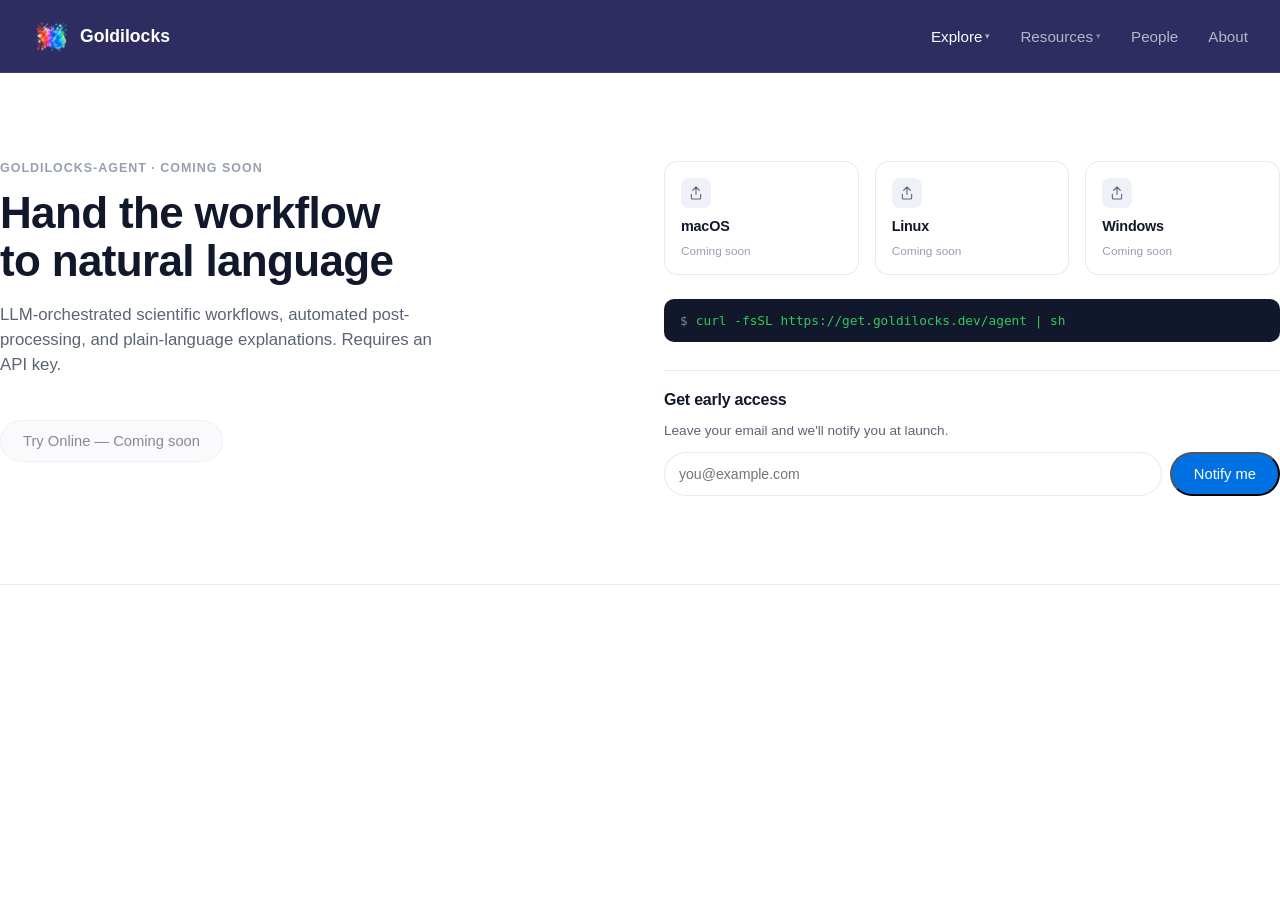
==== public/agent.html @ 96ebb0a3 "Add site favicon and refer to the Goldilocks Agent in the testing notice" ====
<!doctype html>
<html lang="en">
<head>
<meta charset="UTF-8" />
<meta name="viewport" content="width=device-width, initial-scale=1.0" />
<title>Agent — Goldilocks</title>
<link rel="canonical" href="https://goldilocks.ac.uk/agent.html" />
<link rel="icon" type="image/svg+xml" href="favicon.svg" />
<link rel="stylesheet" href="style.css" />
</head>
<body>
<div class="page">
  <nav class="nav">
    <div class="wrap">
      <a href="/" class="brand">
        <img src="assets/logo-splash.png" alt="Goldilocks logo" />
        <span>Goldilocks</span>
      </a>
      <button class="nav-toggle" type="button" aria-label="Toggle menu" aria-expanded="false" data-nav-toggle>
        <span></span><span></span><span></span>
      </button>
      <div class="navlinks" data-nav-panel>
        <div class="nav-item">
          <span class="nav-trigger active" data-nav-item-trigger>Explore <span class="chevron">▾</span></span>
          <div class="dropdown">
            <div class="dropdown-inner">
              <a href="https://stfc.github.io/goldilocks-data/" target="_blank" rel="noopener noreferrer">Data</a>
              <a href="https://stfc.github.io/goldilocks-ml/" target="_blank" rel="noopener noreferrer">ML</a>
              <a href="https://junwen94.github.io/goldilocks-core/" target="_blank" rel="noopener noreferrer">Core</a>
              <a href="https://stfc.github.io/goldilocks-agent/" target="_blank" rel="noopener noreferrer" class="active">Agent</a>
            </div>
          </div>
        </div>

        <div class="nav-item">
          <span class="nav-trigger" data-nav-item-trigger>Resources <span class="chevron">▾</span></span>
          <div class="dropdown">
            <div class="dropdown-inner">
              <a href="https://github.com/stfc/goldilocks-agent/pkgs/container/goldilocks-agent" target="_blank" rel="noopener noreferrer">Install</a>
              <a href="https://stfc.github.io/goldilocks-agent/" target="_blank" rel="noopener noreferrer">Docs</a>
            </div>
          </div>
        </div>

        <a href="#" data-overlay-open="teams-overlay">People</a>
        <a href="#" data-overlay-open="about-overlay">About</a>
      </div>
    </div>
  </nav>

  <section class="sub-hero">
    <div class="wrap sub-hero-inner">
      <div class="sub-left">
        <div class="tag">goldilocks-agent · Coming soon</div>
        <h1>Hand the workflow<br />to natural language</h1>
        <p>LLM-orchestrated scientific workflows, automated post-processing, and plain-language explanations. Requires an API key.</p>
        <a class="btn btn-secondary disabled" href="#">Try Online — Coming soon</a>
      </div>

      <div class="sub-right">
        <div class="download-row">
          <div class="download-item">
            <div class="os-icon" aria-hidden="true">
              <svg viewBox="0 0 24 24" fill="none" stroke="currentColor" stroke-width="1.6"><path d="M12 3v11M7 8l5-5 5 5M5 14v5a2 2 0 0 0 2 2h10a2 2 0 0 0 2-2v-5" stroke-linecap="round" stroke-linejoin="round"/></svg>
            </div>
            <h3>macOS</h3>
            <div class="ver">Coming soon</div>
          </div>
          <div class="download-item">
            <div class="os-icon" aria-hidden="true">
              <svg viewBox="0 0 24 24" fill="none" stroke="currentColor" stroke-width="1.6"><path d="M12 3v11M7 8l5-5 5 5M5 14v5a2 2 0 0 0 2 2h10a2 2 0 0 0 2-2v-5" stroke-linecap="round" stroke-linejoin="round"/></svg>
            </div>
            <h3>Linux</h3>
            <div class="ver">Coming soon</div>
          </div>
          <div class="download-item">
            <div class="os-icon" aria-hidden="true">
              <svg viewBox="0 0 24 24" fill="none" stroke="currentColor" stroke-width="1.6"><path d="M12 3v11M7 8l5-5 5 5M5 14v5a2 2 0 0 0 2 2h10a2 2 0 0 0 2-2v-5" stroke-linecap="round" stroke-linejoin="round"/></svg>
            </div>
            <h3>Windows</h3>
            <div class="ver">Coming soon</div>
          </div>
        </div>

        <div class="install-snippet">
          <span class="prompt">$</span>curl -fsSL https://get.goldilocks.dev/agent | sh
        </div>

        <div class="waitlist">
          <h3>Get early access</h3>
          <p>Leave your email and we'll notify you at launch.</p>
          <form onsubmit="return false;">
            <input type="email" placeholder="you@example.com" />
            <button class="btn btn-primary" type="submit">Notify me</button>
          </form>
        </div>
      </div>
    </div>
  </section>

  <div class="about-overlay" id="about-overlay">
    <div class="about-modal">
      <button class="about-close" type="button" aria-label="Close" data-overlay-close>&times;</button>
      <div class="about-kicker">The Goldilocks Project</div>
      <h2>Overview</h2>
      <p>The Goldilocks project focuses on improving the efficiency and responsible use of computing resources in Density Functional Theory (DFT) calculations. DFT is a crucial method in materials and molecular science, supporting the R&amp;D of functional materials for environmental sustainability.</p>
      <p>DFT-based research consumes a significant amount of resources on supercomputers worldwide, including a substantial portion of the UK's national supercomputing service, ARCHER2. As computing power increases, the environmental impact of DFT-based research grows, making it essential to optimize its efficiency.</p>
      <p>This project aims to provide practical tools and evidence-based best practices for researchers and the compute-resources distribution chain.</p>

      <h3>The Challenge</h3>
      <p>DFT calculations involve numerical approximations that require careful convergence. Inexperienced users may either over-converge, leading to unnecessarily costly calculations, or under-converge, resulting in useless calculations. Both scenarios waste valuable compute resources and electricity. It is estimated that a significant proportion of DFT calculations suffer from such inefficiencies.</p>

      <h3>Solution</h3>
      <p>The Goldilocks project will develop a tool and evidence-based best practices to guide researchers in making the optimal ('Goldilocks') choice of convergence parameters. This will be achieved by:</p>
      <ul>
        <li>Training machine learning (ML) models to predict the convergence parameters for DFT numerical approximations, tailored to the required accuracy in common scientific investigations.</li>
        <li>Creating a tool applicable across all DFT codes commonly used in the UK.</li>
      </ul>

      <h3>Expected Outcomes</h3>
      <ul>
        <li>Significantly increased efficiency and assurance levels in the use of UKRI and EPSRC hardware and software infrastructure.</li>
        <li>Reduction in wasted compute resources, leading to substantial improvements in the environmental sustainability of research infrastructure.</li>
        <li>Quantification and extrapolation of efficiency gains.</li>
        <li>Dissemination of best practices globally.</li>
        <li>Advancement towards ML-based automatic generation of inputs for DFT calculations.</li>
        <li>Automatic a priori calculation of compute resources and carbon footprint.</li>
        <li>Democratization of DFT research.</li>
      </ul>

      <h3>Organisations</h3>
      <p>Lead Research Organisation: STFC — Laboratories<br />Department: Scientific Computing Department</p>
    </div>
  </div>

  <div class="about-overlay" id="teams-overlay">
    <div class="about-modal contact-modal">
      <button class="about-close" type="button" aria-label="Close" data-overlay-close>&times;</button>
      <div class="about-kicker">The Goldilocks Project</div>
      <h2>People</h2>

      <h3>Project Lead</h3>
      <div class="contact-grid">
        <div class="contact-card">
          <img src="assets/team/alin-marin-elena.jpg" alt="Alin-Marin Elena" />
          <h4>Alin-Marin Elena</h4>
          <div class="role">Principal Investigator</div>
        </div>
        <div class="contact-card">
          <img src="assets/team/susmita-basak.jpg" alt="Susmita Basak" />
          <h4>Susmita Basak</h4>
          <div class="role">Co-Investigator</div>
        </div>
      </div>

      <h3>Project Members</h3>
      <div class="contact-grid">
        <div class="contact-card">
          <img src="assets/team/junwen-yin.jpg" alt="Junwen Yin" />
          <h4>Junwen Yin</h4>
          <div class="role">Lead Developer</div>
          <a href="mailto:junwen.yin@stfc.ac.uk">junwen.yin@stfc.ac.uk</a>
        </div>
        <div class="contact-card">
          <img src="assets/team/gilberto-teobaldi.jpg" alt="Gilberto Teobaldi" />
          <h4>Gilberto Teobaldi</h4>
        </div>
        <div class="contact-card">
          <img src="assets/team/jaehoon-cha.jpg" alt="Jaehoon Cha" />
          <h4>Jaehoon Cha</h4>
        </div>
      </div>

      <h3>Former Project Members</h3>
      <div class="contact-grid">
        <div class="contact-card">
          <img src="assets/team/elena-patyukova.jpg" alt="Elena Patyukova" />
          <h4>Elena Patyukova</h4>
        </div>
        <div class="contact-card">
          <img src="assets/team/samuel-pinilla.jpg" alt="Samuel Pinilla" />
          <h4>Samuel Pinilla</h4>
        </div>
        <div class="contact-card">
          <img src="assets/team/willow-sparks.jpg" alt="Willow Sparks" />
          <h4>Willow Sparks</h4>
        </div>
      </div>
    </div>
  </div>
</div>
<script src="script.js"></script>
</body>
</html>
---- public/style.css ----
:root {
  --bg: #ffffff;
  --bg-soft: #f6f7fb;
  --bg-sunken: #eef1f8;
  --text: #12182b;
  --text-dim: #5b6474;
  --text-faint: #97a0af;
  --navy: #2e2d62;
  --navy-soft: #3d3c7a;
  --blue: #0071e3;
  --blue-hover: #0077ed;
  --line: rgba(18, 24, 43, 0.09);
  --amber: #b45309;
  --amber-bg: #fef3e2;
  --icon-data: #e34321;
  --icon-ml: #b02090;
  --icon-core: #1e5df8;
  --icon-agent: #0f9488;
  --radius-lg: 20px;
  --radius-md: 14px;
  --radius-sm: 10px;
  font-size: 16px;
}

* { box-sizing: border-box; }

html, body {
  margin: 0;
  padding: 0;
  overflow-x: hidden;
  background: var(--bg);
  color: var(--text);
  font-family: -apple-system, BlinkMacSystemFont, "SF Pro Display", "Inter", "Segoe UI", sans-serif;
  -webkit-font-smoothing: antialiased;
}

h1, h2, h3 {
  letter-spacing: -0.015em;
  margin: 0;
  font-weight: 600;
}

a { color: inherit; text-decoration: none; }

.page {
  min-height: 100vh;
  display: flex;
  flex-direction: column;
}

.wrap {
  width: 100%;
  max-width: 1320px;
  margin: 0 auto;
  padding: 0 24px;
}

/* ---------- nav ---------- */
.nav {
  flex: 0 0 auto;
  position: sticky;
  top: 0;
  z-index: 40;
  background: var(--navy);
  border-bottom: 1px solid rgba(255, 255, 255, 0.08);
}

.nav .wrap {
  display: flex;
  align-items: center;
  justify-content: space-between;
  height: 72px;
  max-width: none;
  padding: 0 32px;
}

.brand {
  display: flex;
  align-items: center;
  gap: 10px;
  font-weight: 600;
  font-size: 1.1rem;
  color: #ffffff;
}

.brand img {
  width: 38px;
  height: 38px;
  border-radius: 9px;
  object-fit: cover;
}

.nav-toggle {
  display: none;
  flex-direction: column;
  justify-content: center;
  gap: 5px;
  width: 40px;
  height: 40px;
  padding: 0;
  border: none;
  border-radius: 8px;
  background: transparent;
  cursor: pointer;
}

.nav-toggle span {
  display: block;
  width: 20px;
  height: 2px;
  margin: 0 auto;
  background: #ffffff;
  border-radius: 2px;
  transition: transform .2s ease, opacity .2s ease;
}

.nav-toggle:hover { background: rgba(255, 255, 255, 0.08); }

.nav-toggle.open span:nth-child(1) { transform: translateY(7px) rotate(45deg); }
.nav-toggle.open span:nth-child(2) { opacity: 0; }
.nav-toggle.open span:nth-child(3) { transform: translateY(-7px) rotate(-45deg); }

.navlinks {
  display: flex;
  align-items: center;
  gap: 30px;
  font-size: 0.95rem;
  color: rgba(255, 255, 255, 0.65);
}

.navlinks a { transition: color .15s ease; }
.navlinks a:hover, .navlinks a.active { color: #ffffff; }

.nav-item {
  position: relative;
  display: flex;
  align-items: center;
}

.nav-trigger {
  display: inline-flex;
  align-items: center;
  cursor: default;
  transition: color .15s ease;
}

.nav-trigger .chevron {
  font-size: 0.6em;
  margin-left: 3px;
  opacity: 0.6;
  transition: transform .15s ease;
}

.nav-item:hover .nav-trigger,
.nav-trigger.active {
  color: #ffffff;
}

.nav-item:hover .nav-trigger .chevron {
  transform: rotate(180deg);
}

.dropdown {
  position: absolute;
  top: 100%;
  left: 50%;
  transform: translateX(-50%);
  padding-top: 14px;
  opacity: 0;
  visibility: hidden;
  transition: opacity .15s ease;
  z-index: 20;
}

.nav-item:hover .dropdown,
.nav-item:focus-within .dropdown {
  opacity: 1;
  visibility: visible;
}

.dropdown-inner {
  min-width: 140px;
  padding: 6px;
  border-radius: 12px;
  background: var(--navy-soft);
  box-shadow: 0 16px 32px -12px rgba(0, 0, 0, 0.45);
  display: flex;
  flex-direction: column;
  gap: 2px;
}

.dropdown-inner a {
  padding: 8px 14px;
  border-radius: 7px;
  font-size: 0.9rem;
  color: rgba(255, 255, 255, 0.75);
  white-space: nowrap;
  transition: background .15s ease, color .15s ease;
}

.dropdown-inner a:hover,
.dropdown-inner a.active {
  background: rgba(255, 255, 255, 0.1);
  color: #ffffff;
}

@media (max-width: 900px) {
  .nav .wrap { padding: 0 20px; }
  .nav-toggle { display: flex; }

  .navlinks {
    position: absolute;
    top: 100%;
    left: 0;
    right: 0;
    flex-direction: column;
    align-items: stretch;
    gap: 2px;
    background: var(--navy);
    border-bottom: 1px solid rgba(255, 255, 255, 0.08);
    box-shadow: 0 20px 32px -20px rgba(0, 0, 0, 0.5);
    padding: 8px 16px 18px;
    max-height: 0;
    overflow: hidden;
    visibility: hidden;
    transition: max-height .25s ease;
  }

  .navlinks.open {
    max-height: 480px;
    visibility: visible;
  }

  .navlinks > a {
    padding: 12px 4px;
    border-top: 1px solid rgba(255, 255, 255, 0.08);
  }

  .nav-item { flex-direction: column; align-items: stretch; }
  .nav-trigger {
    padding: 12px 4px;
    border-top: 1px solid rgba(255, 255, 255, 0.08);
    justify-content: space-between;
  }

  .dropdown {
    position: static;
    transform: none;
    padding-top: 0;
    opacity: 1;
    visibility: visible;
    transition: none;
  }

  .nav-item .dropdown { display: none; }
  .nav-item.open .dropdown { display: block; }
  .nav-item.open .nav-trigger .chevron { transform: rotate(180deg); }

  .dropdown-inner {
    background: transparent;
    box-shadow: none;
    padding: 0 0 4px 12px;
  }

  .dropdown-inner a { color: rgba(255, 255, 255, 0.6); }
}

/* ---------- hero ---------- */
.hero {
  position: relative;
  overflow: hidden;
  background: var(--bg);
  border-bottom: 1px solid var(--line);
  padding: clamp(36px, 5vw, 64px) 0 clamp(28px, 3.5vw, 40px);
}

.hero::before {
  content: "";
  position: absolute;
  inset: -25%;
  background-image: url('assets/logo-splash.png');
  background-size: 150% auto;
  background-position: center;
  background-repeat: no-repeat;
  filter: blur(80px) saturate(1.25);
  opacity: 0.5;
  z-index: 0;
  pointer-events: none;
  animation: splash-flow 24s ease-in-out infinite;
}

@keyframes splash-flow {
  0%   { transform: translate(0%, 0%) scale(1) rotate(0deg); filter: blur(80px) saturate(1.25) hue-rotate(0deg); }
  33%  { transform: translate(-3%, 2%) scale(1.08) rotate(3deg); filter: blur(80px) saturate(1.4) hue-rotate(10deg); }
  66%  { transform: translate(2%, -3%) scale(1.05) rotate(-3deg); filter: blur(80px) saturate(1.3) hue-rotate(-8deg); }
  100% { transform: translate(0%, 0%) scale(1) rotate(0deg); filter: blur(80px) saturate(1.25) hue-rotate(0deg); }
}

@media (prefers-reduced-motion: reduce) {
  .hero::before { animation: none; }
}

.hero::after {
  content: "";
  position: absolute;
  inset: 0;
  background: rgba(255, 255, 255, 0.62);
  z-index: 0;
  pointer-events: none;
}

.hero-inner {
  position: relative;
  z-index: 1;
  display: flex;
  flex-direction: column;
  align-items: center;
  text-align: center;
  max-width: 860px;
  margin: 0 auto;
  width: 100%;
}

.hero-inner > * { max-width: 100%; margin-bottom: 0; }

.hero-flag {
  display: inline-flex;
  align-items: center;
  gap: 6px;
  padding: 6px 14px;
  border-radius: 999px;
  background: var(--amber-bg);
  color: var(--amber);
  font-size: 0.78rem;
  font-weight: 600;
  letter-spacing: 0.02em;
  margin-top: 22px;
}

.hero-mark {
  width: 120px;
  height: 120px;
  border-radius: 24px;
  object-fit: cover;
  margin-bottom: 20px;
  box-shadow: 0 10px 24px -12px rgba(18, 24, 43, 0.35);
}

.hero h1 {
  font-size: clamp(2.2rem, 4.6vw, 3.4rem);
  color: var(--text);
}

.hero-subtitle {
  margin-top: 8px;
  color: var(--blue);
  font-size: clamp(1.15rem, 2vw, 1.5rem);
  font-weight: 600;
}

.hero-breakdown-wrap {
  position: relative;
  z-index: 1;
  margin-top: 44px;
}

.hero-breakdown {
  max-width: 1160px;
  margin: 0 auto;
  display: grid;
  grid-template-columns: repeat(4, 1fr);
  gap: 32px 40px;
  text-align: left;
  width: 100%;
}

.breakdown-item h3 {
  font-size: 0.85rem;
  font-weight: 600;
  color: var(--navy);
  text-transform: uppercase;
  letter-spacing: 0.04em;
  margin-bottom: 8px;
}

.breakdown-item p {
  color: var(--text-dim);
  font-size: 0.92rem;
  line-height: 1.55;
}

.hero-cta {
  display: flex;
  flex-wrap: wrap;
  justify-content: center;
  gap: 14px;
  margin-top: 32px;
}

.hero .cta-note {
  margin-top: 16px;
  font-size: 0.82rem;
  color: var(--text-faint);
  text-align: center;
}

.hero .cta-notice {
  margin-top: 20px;
  padding: 10px 18px;
  border: 1px solid var(--line);
  border-radius: var(--radius-sm);
  background: rgba(255, 255, 255, 0.55);
  color: var(--text-dim);
  font-size: 0.85rem;
  line-height: 1.6;
  text-align: center;
}

/* ---------- trust bar ---------- */
.trust-bar {
  border-bottom: 1px solid var(--line);
  background: var(--bg);
  padding: 28px 0;
}

.trust-inner {
  display: flex;
  flex-wrap: wrap;
  align-items: center;
  justify-content: center;
  gap: 14px 28px;
}

.trust-label {
  font-size: 0.82rem;
  color: var(--text-faint);
  white-space: nowrap;
}

.trust-logo-plain { display: inline-flex; align-items: center; }
.trust-logo-plain img { height: 48px; width: auto; display: block; }
/* scd-logo.png devotes a much smaller share of its frame to the UKRI mark than
   alc-logo.svg or epsrc-logo.png do, so it needs a taller box for the mark to
   read at the same size as the other two; its mark also sits higher within
   that frame, so nudge it down to land on the same line as the other marks. */
.trust-logo-scd img { height: 86px; transform: translateY(8px); }
/* alc-logo.svg bundles a second "Ada Lovelace Centre" text row under the UKRI mark,
   so its mark sits at a smaller share of the image height than epsrc-logo.png's —
   sized up so the UKRI lettering reads at the same size in both. */
.trust-logo-alc img { height: 66px; margin-top: 10px; }
/* epsrc-logo.png's mark sits lower within its own frame than alc-logo.svg's does;
   nudge it up so the two UKRI marks line up horizontally. */
.trust-logo-epsrc img { transform: translateY(-6px); }

.trust-sep {
  color: var(--text-faint);
  opacity: 0.6;
}

/* ---------- ecosystem section ---------- */
.ecosystem {
  padding: clamp(28px, 4vw, 44px) 0 clamp(48px, 7vw, 80px);
  background: var(--bg-soft);
}

.section-head {
  max-width: 620px;
  margin: 0 auto 36px;
  text-align: center;
}

.section-head .kicker {
  font-size: 0.78rem;
  font-weight: 600;
  color: var(--blue);
  text-transform: uppercase;
  letter-spacing: 0.08em;
  margin-bottom: 10px;
}

.section-head h2 {
  font-size: clamp(1.5rem, 2.6vw, 2rem);
  color: var(--text);
}

.section-head p {
  margin-top: 10px;
  color: var(--text-dim);
  font-size: 1rem;
  line-height: 1.5;
}

.eco-grid {
  display: grid;
  grid-template-columns: repeat(4, 1fr);
  gap: 20px;
}

.eco-card {
  display: flex;
  flex-direction: column;
  padding: 26px 26px 22px;
  background: var(--bg);
  border: 1px solid var(--line);
  border-radius: var(--radius-lg);
  transition: transform .2s ease, box-shadow .2s ease, border-color .2s ease;
  min-width: 0;
}

.eco-card:hover {
  transform: translateY(-3px);
  box-shadow: 0 20px 36px -22px rgba(18, 24, 43, 0.22);
  border-color: transparent;
}

.eco-card .icon {
  width: 34px;
  height: 34px;
  border-radius: 9px;
  display: flex;
  align-items: center;
  justify-content: center;
  font-size: 1rem;
  margin-bottom: 14px;
}

.icon-data { background: rgba(227, 67, 33, 0.12); color: var(--icon-data); }
.icon-ml { background: rgba(176, 32, 144, 0.12); color: var(--icon-ml); }
.icon-core { background: rgba(30, 93, 248, 0.12); color: var(--icon-core); }
.icon-agent { background: rgba(15, 148, 136, 0.12); color: var(--icon-agent); }

.eco-card .kicker {
  font-size: 0.68rem;
  font-weight: 600;
  color: var(--text-faint);
  text-transform: uppercase;
  letter-spacing: 0.06em;
  margin-bottom: 6px;
}

.eco-card h3 {
  font-size: 1.15rem;
  color: var(--text);
}

.eco-card p.tagline {
  margin-top: 8px;
  color: var(--text-dim);
  font-size: 0.88rem;
  line-height: 1.45;
}

.eco-card .links {
  display: flex;
  flex-wrap: wrap;
  gap: 14px;
  margin-top: auto;
  padding-top: 16px;
  font-size: 0.84rem;
}

.eco-card .links a { color: var(--blue); }
.eco-card .links a:hover { text-decoration: underline; }
.eco-card .links a.muted { color: var(--text-faint); pointer-events: none; }

/* ---------- buttons ---------- */
.btn {
  position: relative;
  padding: 12px 22px;
  border-radius: 999px;
  font-size: 0.92rem;
  font-weight: 500;
  transition: all .15s ease;
  display: inline-flex;
  align-items: center;
  gap: 8px;
}

.btn-primary { background: var(--blue); color: #ffffff; }
.btn-primary:hover { background: var(--blue-hover); }

.btn-secondary {
  background: var(--bg-soft);
  border: 1px solid var(--line);
  color: var(--text);
}
.btn-secondary:hover { background: #ececee; }

.btn.disabled { opacity: 0.5; pointer-events: none; }

.btn-track {
  font-size: 0.72rem;
  font-weight: 600;
  padding: 2px 8px;
  border-radius: 999px;
  background: rgba(255, 255, 255, 0.18);
  letter-spacing: 0.02em;
}

.btn-secondary .btn-track { background: rgba(18, 24, 43, 0.08); color: var(--text-dim); }

.link-more {
  color: var(--blue);
  font-size: 0.95rem;
  display: inline-flex;
  align-items: center;
  gap: 4px;
}
.link-more:hover { text-decoration: underline; }

/* ---------- sub page hero (core / agent) ---------- */
.sub-hero {
  border-bottom: 1px solid var(--line);
}

.sub-hero-inner {
  display: grid;
  grid-template-columns: 1fr 1fr;
  gap: 48px;
  padding: clamp(48px, 8vw, 88px) 0;
}

.sub-left .tag {
  font-size: 0.78rem;
  color: var(--text-faint);
  text-transform: uppercase;
  letter-spacing: 0.08em;
  margin-bottom: 14px;
  font-weight: 600;
}

.sub-left h1 {
  font-size: clamp(2rem, 3.6vw, 2.75rem);
  color: var(--text);
  line-height: 1.1;
}

.sub-left p {
  margin-top: 16px;
  color: var(--text-dim);
  font-size: 1.05rem;
  line-height: 1.5;
  max-width: 440px;
}

.sub-left .btn { margin-top: 26px; }

.sub-right {
  display: flex;
  flex-direction: column;
  justify-content: center;
}

/* core: app preview mock + feature list */
.app-mock {
  border-radius: var(--radius-lg);
  border: 1px solid var(--line);
  background: var(--bg);
  overflow: hidden;
  margin-bottom: 28px;
  box-shadow: 0 24px 48px -32px rgba(18, 24, 43, 0.25);
}

.app-mock-bar {
  display: flex;
  align-items: center;
  gap: 6px;
  padding: 10px 14px;
  background: var(--bg-soft);
  border-bottom: 1px solid var(--line);
}

.app-mock-bar span {
  width: 9px;
  height: 9px;
  border-radius: 50%;
  background: var(--line);
}

.app-mock-body {
  padding: 22px;
  display: flex;
  gap: 16px;
}

.app-mock-panel {
  flex: 0 0 34%;
  display: flex;
  flex-direction: column;
  gap: 8px;
}

.app-mock-panel span {
  display: block;
  height: 9px;
  border-radius: 5px;
  background: var(--bg-sunken);
}
.app-mock-panel span:nth-child(1) { width: 70%; }
.app-mock-panel span:nth-child(2) { width: 90%; }
.app-mock-panel span:nth-child(3) { width: 55%; }
.app-mock-panel span:nth-child(4) { width: 80%; }

.app-mock-canvas {
  flex: 1;
  border-radius: var(--radius-sm);
  background: linear-gradient(155deg, var(--bg-sunken), var(--bg-soft));
  min-height: 120px;
  position: relative;
}

.app-mock-canvas::after {
  content: "Structure preview";
  position: absolute;
  inset: 0;
  display: flex;
  align-items: center;
  justify-content: center;
  color: var(--text-faint);
  font-size: 0.78rem;
  letter-spacing: 0.02em;
}

.feature-list { display: flex; flex-direction: column; gap: 18px; }
.feature-list .feature {
  display: flex;
  gap: 12px;
}
.feature-list .feature .bullet {
  flex: 0 0 auto;
  width: 6px;
  height: 6px;
  margin-top: 8px;
  border-radius: 50%;
  background: var(--icon-core);
}
.feature-list .feature h4 {
  font-size: 0.95rem;
  color: var(--text);
  margin-bottom: 3px;
  font-weight: 600;
}
.feature-list .feature p {
  font-size: 0.85rem;
  color: var(--text-dim);
  line-height: 1.45;
}

/* agent: downloads + waitlist */
.download-row {
  display: flex;
  gap: 16px;
  margin-bottom: 24px;
}
.download-item {
  flex: 1;
  display: flex;
  flex-direction: column;
  align-items: flex-start;
  gap: 10px;
  padding: 16px;
  border: 1px solid var(--line);
  border-radius: var(--radius-md);
  background: var(--bg);
}
.download-item .os-icon {
  width: 30px;
  height: 30px;
  display: flex;
  align-items: center;
  justify-content: center;
  border-radius: 8px;
  background: var(--bg-sunken);
  color: var(--text-dim);
}
.download-item .os-icon svg { width: 16px; height: 16px; }
.download-item h3 { font-size: 0.9rem; color: var(--text); margin: 0; }
.download-item .ver { font-size: 0.74rem; color: var(--text-faint); }

.install-snippet {
  padding: 14px 16px;
  border-radius: var(--radius-sm);
  background: #12182b;
  font-family: "SF Mono", Menlo, monospace;
  font-size: 0.8rem;
  color: #34c759;
  margin-bottom: 28px;
  overflow-x: auto;
  white-space: nowrap;
}
.install-snippet .prompt { color: #86868b; margin-right: 8px; }

.waitlist {
  padding-top: 20px;
  border-top: 1px solid var(--line);
}
.waitlist h3 { font-size: 1rem; color: var(--text); margin-bottom: 6px; }
.waitlist p { font-size: 0.85rem; color: var(--text-dim); margin-bottom: 14px; }
.waitlist form { display: flex; gap: 8px; }
.waitlist input {
  flex: 1;
  padding: 11px 14px;
  border-radius: 999px;
  border: 1px solid var(--line);
  background: #ffffff;
  color: var(--text);
  font-size: 0.88rem;
}
.waitlist input:focus { outline: none; border-color: var(--blue); }

/* ---------- about modal ---------- */
.about-overlay {
  display: none;
  position: fixed;
  inset: 0;
  align-items: center;
  justify-content: center;
  padding: 24px;
  background: rgba(18, 24, 43, 0.55);
  z-index: 100;
}

.about-overlay.open { display: flex; }

.about-modal {
  position: relative;
  width: 100%;
  max-width: 620px;
  max-height: 84vh;
  overflow-y: auto;
  background: #ffffff;
  border-radius: var(--radius-lg);
  padding: 40px 44px;
  box-shadow: 0 30px 60px -20px rgba(0, 0, 0, 0.35);
}

.about-close {
  position: absolute;
  top: 16px;
  right: 16px;
  width: 32px;
  height: 32px;
  border: none;
  border-radius: 999px;
  background: var(--bg-soft);
  color: var(--text-dim);
  font-size: 1.1rem;
  line-height: 1;
  cursor: pointer;
}
.about-close:hover { background: #ececee; color: var(--text); }

.about-kicker {
  font-size: 0.7rem;
  font-weight: 600;
  color: var(--text-faint);
  text-transform: uppercase;
  letter-spacing: 0.08em;
  margin-bottom: 6px;
}

.about-modal h2 {
  font-size: 1.5rem;
  color: var(--text);
  margin-bottom: 14px;
}

.about-modal h3 {
  font-size: 1rem;
  color: var(--text);
  margin-top: 22px;
  margin-bottom: 8px;
}

.about-modal p {
  font-size: 0.9rem;
  color: var(--text-dim);
  line-height: 1.55;
}

.about-modal ul {
  margin: 0;
  padding-left: 18px;
}
.about-modal ul li {
  font-size: 0.9rem;
  color: var(--text-dim);
  line-height: 1.55;
  margin-bottom: 6px;
}

.contact-modal { max-width: 720px; }

.contact-grid {
  display: grid;
  grid-template-columns: repeat(3, 1fr);
  gap: 20px;
  margin-top: 18px;
}

.contact-card {
  display: flex;
  flex-direction: column;
  align-items: center;
  text-align: center;
  gap: 2px;
}

.contact-card img {
  width: 84px;
  height: 84px;
  border-radius: 50%;
  object-fit: cover;
  margin-bottom: 8px;
}

.contact-card h4 {
  margin: 0;
  font-size: 0.88rem;
  color: var(--text);
  font-weight: 600;
}

.contact-card .role {
  font-size: 0.76rem;
  color: var(--text-faint);
}

.contact-card a {
  font-size: 0.76rem;
  color: var(--blue);
  word-break: break-all;
}
.contact-card a:hover { text-decoration: underline; }

/* ---------- responsive ---------- */
@media (max-width: 900px) {
  .eco-grid { grid-template-columns: repeat(2, 1fr); }
  .hero-breakdown { grid-template-columns: repeat(2, 1fr); max-width: 520px; margin-left: auto; margin-right: auto; }
  .sub-hero-inner { grid-template-columns: 1fr; gap: 40px; }
  .sub-left p { max-width: none; }
}

@media (max-width: 640px) {
  .wrap { padding: 0 18px; }
  .eco-grid { grid-template-columns: 1fr; }
  .hero-breakdown { grid-template-columns: 1fr; max-width: 380px; }
  .hero-cta { flex-direction: column; align-items: stretch; width: 100%; }
  .hero-cta .btn { justify-content: center; }
  .download-row { flex-direction: column; }
  .contact-grid { grid-template-columns: repeat(2, 1fr); }
  .about-modal { padding: 32px 24px; }
  .trust-inner { flex-direction: column; gap: 16px; }
  .trust-sep { display: none; }
}
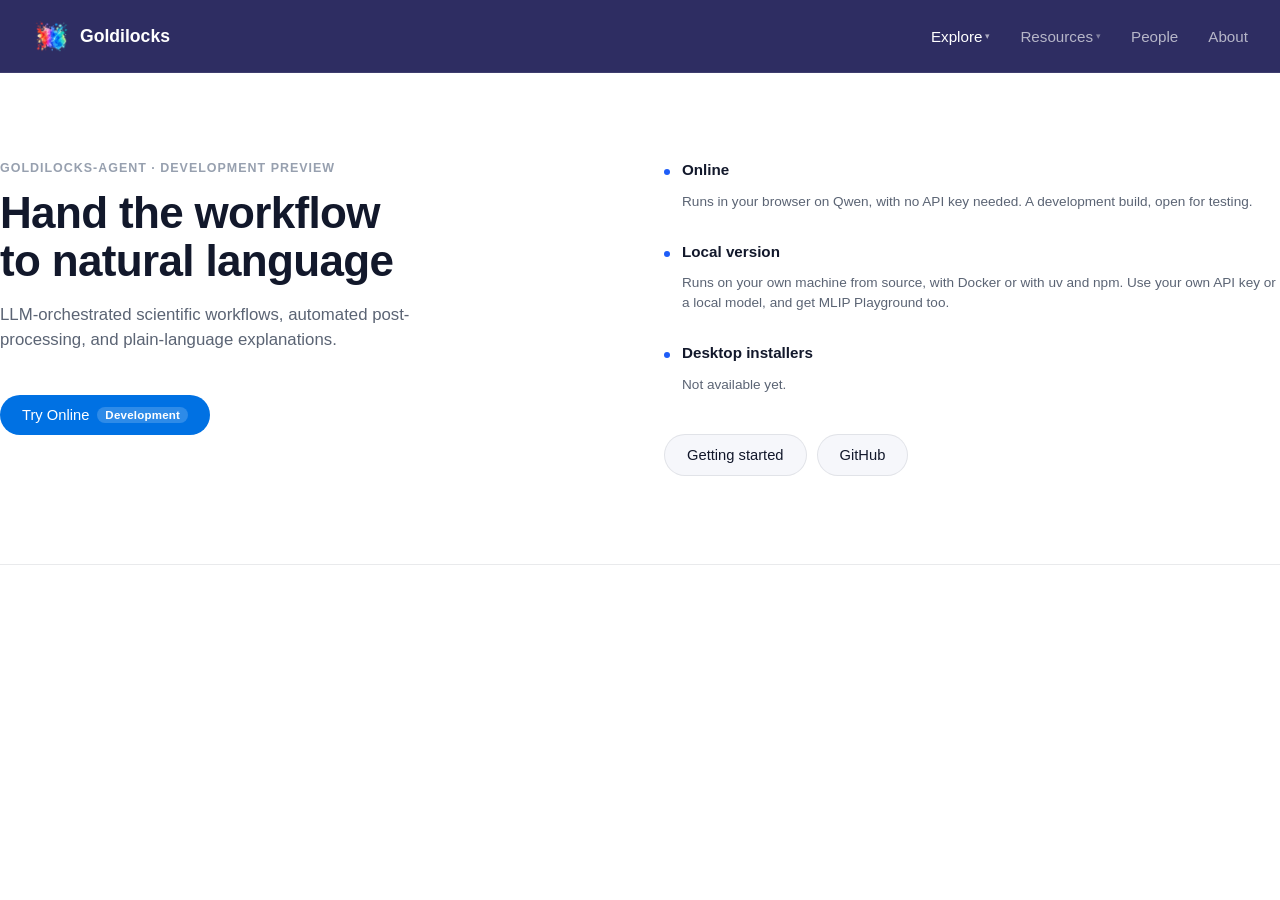
==== commit 391c7697: "Show the agent as a development preview you can try, not 'Coming soon' The agent page still read 'Co" ====
--- a/public/agent.html
+++ b/public/agent.html
@@ -26,7 +26,7 @@
             <div class="dropdown-inner">
               <a href="https://stfc.github.io/goldilocks-data/" target="_blank" rel="noopener noreferrer">Data</a>
               <a href="https://stfc.github.io/goldilocks-ml/" target="_blank" rel="noopener noreferrer">ML</a>
-              <a href="https://junwen94.github.io/goldilocks-core/" target="_blank" rel="noopener noreferrer">Core</a>
+              <a href="https://stfc.github.io/goldilocks-core/" target="_blank" rel="noopener noreferrer">Core</a>
               <a href="https://stfc.github.io/goldilocks-agent/" target="_blank" rel="noopener noreferrer" class="active">Agent</a>
             </div>
           </div>
@@ -51,48 +51,39 @@
   <section class="sub-hero">
     <div class="wrap sub-hero-inner">
       <div class="sub-left">
-        <div class="tag">goldilocks-agent · Coming soon</div>
+        <div class="tag">goldilocks-agent · Development preview</div>
         <h1>Hand the workflow<br />to natural language</h1>
-        <p>LLM-orchestrated scientific workflows, automated post-processing, and plain-language explanations. Requires an API key.</p>
-        <a class="btn btn-secondary disabled" href="#">Try Online — Coming soon</a>
+        <p>LLM-orchestrated scientific workflows, automated post-processing, and plain-language explanations.</p>
+        <a class="btn btn-primary" href="https://workbench.goldilocks.ac.uk/" target="_blank" rel="noopener noreferrer">Try Online <span class="btn-track">Development</span></a>
       </div>
 
       <div class="sub-right">
-        <div class="download-row">
-          <div class="download-item">
-            <div class="os-icon" aria-hidden="true">
-              <svg viewBox="0 0 24 24" fill="none" stroke="currentColor" stroke-width="1.6"><path d="M12 3v11M7 8l5-5 5 5M5 14v5a2 2 0 0 0 2 2h10a2 2 0 0 0 2-2v-5" stroke-linecap="round" stroke-linejoin="round"/></svg>
+        <div class="feature-list">
+          <div class="feature">
+            <span class="bullet"></span>
+            <div>
+              <h4>Online</h4>
+              <p>Runs in your browser on Qwen, with no API key needed. A development build, open for testing.</p>
             </div>
-            <h3>macOS</h3>
-            <div class="ver">Coming soon</div>
           </div>
-          <div class="download-item">
-            <div class="os-icon" aria-hidden="true">
-              <svg viewBox="0 0 24 24" fill="none" stroke="currentColor" stroke-width="1.6"><path d="M12 3v11M7 8l5-5 5 5M5 14v5a2 2 0 0 0 2 2h10a2 2 0 0 0 2-2v-5" stroke-linecap="round" stroke-linejoin="round"/></svg>
+          <div class="feature">
+            <span class="bullet"></span>
+            <div>
+              <h4>Local version</h4>
+              <p>Runs on your own machine from source, with Docker or with uv and npm. Use your own API key or a local model, and get MLIP Playground too.</p>
             </div>
-            <h3>Linux</h3>
-            <div class="ver">Coming soon</div>
           </div>
-          <div class="download-item">
-            <div class="os-icon" aria-hidden="true">
-              <svg viewBox="0 0 24 24" fill="none" stroke="currentColor" stroke-width="1.6"><path d="M12 3v11M7 8l5-5 5 5M5 14v5a2 2 0 0 0 2 2h10a2 2 0 0 0 2-2v-5" stroke-linecap="round" stroke-linejoin="round"/></svg>
+          <div class="feature">
+            <span class="bullet"></span>
+            <div>
+              <h4>Desktop installers</h4>
+              <p>Not available yet.</p>
             </div>
-            <h3>Windows</h3>
-            <div class="ver">Coming soon</div>
           </div>
         </div>
-
-        <div class="install-snippet">
-          <span class="prompt">$</span>curl -fsSL https://get.goldilocks.dev/agent | sh
-        </div>
-
-        <div class="waitlist">
-          <h3>Get early access</h3>
-          <p>Leave your email and we'll notify you at launch.</p>
-          <form onsubmit="return false;">
-            <input type="email" placeholder="you@example.com" />
-            <button class="btn btn-primary" type="submit">Notify me</button>
-          </form>
+        <div class="sub-links">
+          <a class="btn btn-secondary" href="https://stfc.github.io/goldilocks-agent/getting-started/" target="_blank" rel="noopener noreferrer">Getting started</a>
+          <a class="btn btn-secondary" href="https://github.com/stfc/goldilocks-agent" target="_blank" rel="noopener noreferrer">GitHub</a>
         </div>
       </div>
     </div>
@@ -143,12 +134,12 @@
       <div class="contact-grid">
         <div class="contact-card">
           <img src="assets/team/alin-marin-elena.jpg" alt="Alin-Marin Elena" />
-          <h4>Alin-Marin Elena</h4>
+          <h4><a href="https://ddmms.elena.re/alin-marin-elena.html" target="_blank" rel="noopener noreferrer">Alin-Marin Elena</a></h4>
           <div class="role">Principal Investigator</div>
         </div>
         <div class="contact-card">
           <img src="assets/team/susmita-basak.jpg" alt="Susmita Basak" />
-          <h4>Susmita Basak</h4>
+          <h4><a href="https://www.linkedin.com/in/susmita-basak-1a346788/" target="_blank" rel="noopener noreferrer">Susmita Basak</a></h4>
           <div class="role">Co-Investigator</div>
         </div>
       </div>
@@ -157,17 +148,17 @@
       <div class="contact-grid">
         <div class="contact-card">
           <img src="assets/team/junwen-yin.jpg" alt="Junwen Yin" />
-          <h4>Junwen Yin</h4>
+          <h4><a href="https://ddmms.elena.re/junwen-yin.html" target="_blank" rel="noopener noreferrer">Junwen Yin</a></h4>
           <div class="role">Lead Developer</div>
           <a href="mailto:junwen.yin@stfc.ac.uk">junwen.yin@stfc.ac.uk</a>
         </div>
         <div class="contact-card">
           <img src="assets/team/gilberto-teobaldi.jpg" alt="Gilberto Teobaldi" />
-          <h4>Gilberto Teobaldi</h4>
+          <h4><a href="https://orcid.org/0000-0001-6068-6786" target="_blank" rel="noopener noreferrer">Gilberto Teobaldi</a></h4>
         </div>
         <div class="contact-card">
           <img src="assets/team/jaehoon-cha.jpg" alt="Jaehoon Cha" />
-          <h4>Jaehoon Cha</h4>
+          <h4><a href="https://www.linkedin.com/in/jaehoon-cha-606361207/" target="_blank" rel="noopener noreferrer">Jaehoon Cha</a></h4>
         </div>
       </div>
 
--- a/public/style.css
+++ b/public/style.css
@@ -645,6 +645,8 @@
 
 .sub-left .btn { margin-top: 26px; }
 
+.sub-links { display: flex; flex-wrap: wrap; gap: 10px; margin-top: 26px; }
+
 .sub-right {
   display: flex;
   flex-direction: column;
@@ -737,7 +739,7 @@
 .feature-list .feature h4 {
   font-size: 0.95rem;
   color: var(--text);
-  margin-bottom: 3px;
+  margin: 0 0 3px;
   font-weight: 600;
 }
 .feature-list .feature p {
@@ -746,67 +748,8 @@
   line-height: 1.45;
 }
 
-/* agent: downloads + waitlist */
-.download-row {
-  display: flex;
-  gap: 16px;
-  margin-bottom: 24px;
-}
-.download-item {
-  flex: 1;
-  display: flex;
-  flex-direction: column;
-  align-items: flex-start;
-  gap: 10px;
-  padding: 16px;
-  border: 1px solid var(--line);
-  border-radius: var(--radius-md);
-  background: var(--bg);
-}
-.download-item .os-icon {
-  width: 30px;
-  height: 30px;
-  display: flex;
-  align-items: center;
-  justify-content: center;
-  border-radius: 8px;
-  background: var(--bg-sunken);
-  color: var(--text-dim);
-}
-.download-item .os-icon svg { width: 16px; height: 16px; }
-.download-item h3 { font-size: 0.9rem; color: var(--text); margin: 0; }
-.download-item .ver { font-size: 0.74rem; color: var(--text-faint); }
-
-.install-snippet {
-  padding: 14px 16px;
-  border-radius: var(--radius-sm);
-  background: #12182b;
-  font-family: "SF Mono", Menlo, monospace;
-  font-size: 0.8rem;
-  color: #34c759;
-  margin-bottom: 28px;
-  overflow-x: auto;
-  white-space: nowrap;
-}
-.install-snippet .prompt { color: #86868b; margin-right: 8px; }
-
-.waitlist {
-  padding-top: 20px;
-  border-top: 1px solid var(--line);
-}
-.waitlist h3 { font-size: 1rem; color: var(--text); margin-bottom: 6px; }
-.waitlist p { font-size: 0.85rem; color: var(--text-dim); margin-bottom: 14px; }
-.waitlist form { display: flex; gap: 8px; }
-.waitlist input {
-  flex: 1;
-  padding: 11px 14px;
-  border-radius: 999px;
-  border: 1px solid var(--line);
-  background: #ffffff;
-  color: var(--text);
-  font-size: 0.88rem;
-}
-.waitlist input:focus { outline: none; border-color: var(--blue); }
+
+
 
 /* ---------- about modal ---------- */
 .about-overlay {
@@ -933,6 +876,18 @@
 }
 .contact-card a:hover { text-decoration: underline; }
 
+.contact-card h4 a {
+  font-size: inherit;
+  color: var(--blue);
+  word-break: normal;
+}
+.contact-card h4 a::after {
+  content: "↗";
+  display: inline-block;
+  margin-left: 0.2em;
+  font-weight: 400;
+}
+
 /* ---------- responsive ---------- */
 @media (max-width: 900px) {
   .eco-grid { grid-template-columns: repeat(2, 1fr); }
@@ -947,7 +902,6 @@
   .hero-breakdown { grid-template-columns: 1fr; max-width: 380px; }
   .hero-cta { flex-direction: column; align-items: stretch; width: 100%; }
   .hero-cta .btn { justify-content: center; }
-  .download-row { flex-direction: column; }
   .contact-grid { grid-template-columns: repeat(2, 1fr); }
   .about-modal { padding: 32px 24px; }
   .trust-inner { flex-direction: column; gap: 16px; }
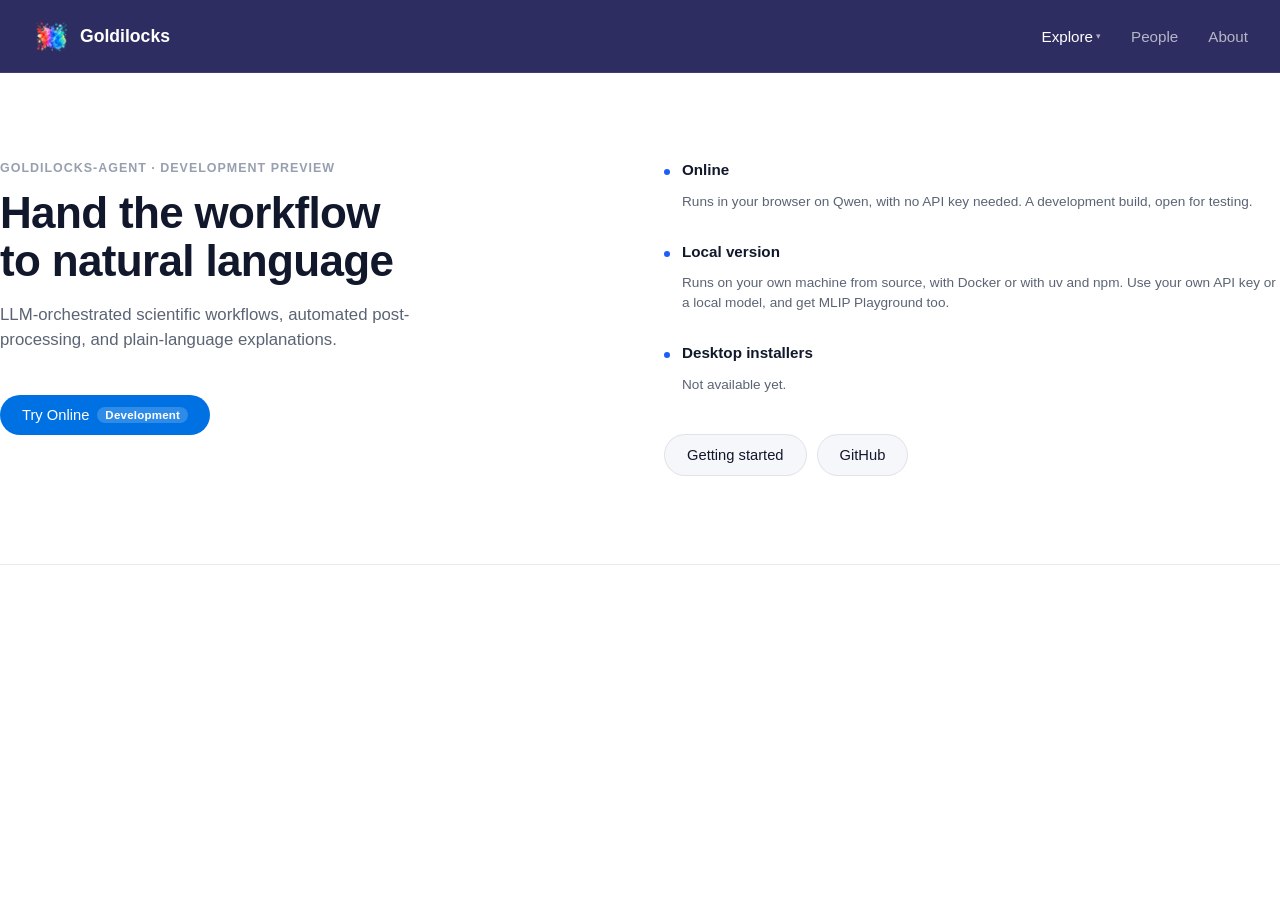
==== commit b50164c0: "Remove the Resources menu from the navigation" ====
--- a/public/agent.html
+++ b/public/agent.html
@@ -28,16 +28,6 @@
               <a href="https://stfc.github.io/goldilocks-ml/" target="_blank" rel="noopener noreferrer">ML</a>
               <a href="https://stfc.github.io/goldilocks-core/" target="_blank" rel="noopener noreferrer">Core</a>
               <a href="https://stfc.github.io/goldilocks-agent/" target="_blank" rel="noopener noreferrer" class="active">Agent</a>
-            </div>
-          </div>
-        </div>
-
-        <div class="nav-item">
-          <span class="nav-trigger" data-nav-item-trigger>Resources <span class="chevron">▾</span></span>
-          <div class="dropdown">
-            <div class="dropdown-inner">
-              <a href="https://github.com/stfc/goldilocks-agent/pkgs/container/goldilocks-agent" target="_blank" rel="noopener noreferrer">Install</a>
-              <a href="https://stfc.github.io/goldilocks-agent/" target="_blank" rel="noopener noreferrer">Docs</a>
             </div>
           </div>
         </div>
--- a/public/style.css
+++ b/public/style.css
@@ -414,7 +414,10 @@
   font-size: 0.85rem;
   line-height: 1.6;
   text-align: center;
-}
+  max-width: 600px;
+}
+
+.hero .cta-notice strong { color: var(--text); font-weight: 600; }
 
 /* ---------- trust bar ---------- */
 .trust-bar {
@@ -597,6 +600,9 @@
   letter-spacing: 0.02em;
 }
 
+.btn-navy { background: var(--navy); color: #ffffff; }
+.btn-navy:hover { background: var(--navy-soft); }
+
 .btn-secondary .btn-track { background: rgba(18, 24, 43, 0.08); color: var(--text-dim); }
 
 .link-more {
